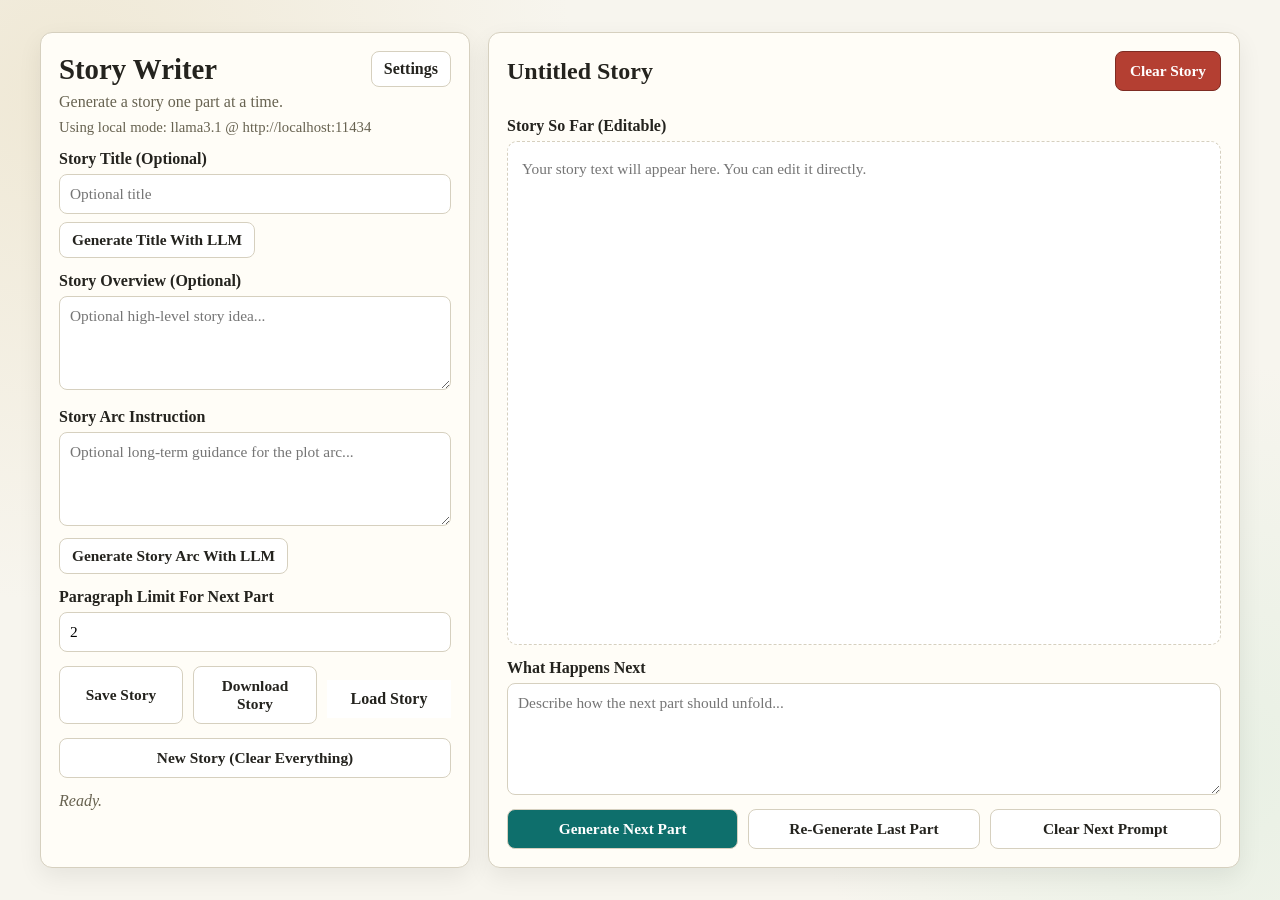
==== templates/index.html @ b806016d "Initial version Story overview, title, story so far - streamed, clear story, new story, regenerate l" ====
<!doctype html>
<html lang="en">
  <head>
    <meta charset="UTF-8" />
    <meta name="viewport" content="width=device-width, initial-scale=1.0" />
    <title>AI Story Writer</title>
    <link rel="stylesheet" href="/static/styles.css" />
  </head>
  <body>
    <main class="layout">
      <section class="panel controls">
        <div class="top-row">
          <h1>Story Writer</h1>
          <a class="link-button" href="/settings">Settings</a>
        </div>
        <p class="subtitle">Generate a story one part at a time.</p>
        <p id="settingsSummary" class="helper"></p>

        <label for="title">Story Title (Optional)</label>
        <input id="title" type="text" placeholder="Optional title" />
        <div class="inline-actions">
          <button id="generateTitleBtn" class="secondary inline-button">Generate Title With LLM</button>
        </div>

        <label for="storyOverview">Story Overview (Optional)</label>
        <textarea id="storyOverview" rows="4" placeholder="Optional high-level story idea..."></textarea>

        <label for="storyArcInstruction">Story Arc Instruction</label>
        <textarea
          id="storyArcInstruction"
          rows="4"
          placeholder="Optional long-term guidance for the plot arc..."
        ></textarea>
        <div class="inline-actions">
          <button id="generateArcBtn" class="secondary inline-button">Generate Story Arc With LLM</button>
        </div>

        <label for="paragraphLimit">Paragraph Limit For Next Part</label>
        <input id="paragraphLimit" type="number" min="1" value="2" />

        <div class="button-row three-col">
          <button id="saveBtn" class="secondary">Save Story</button>
          <button id="downloadBtn" class="secondary">Download Story</button>
          <label for="loadInput" class="file-button secondary">Load Story</label>
          <input id="loadInput" type="file" accept=".json" />
        </div>
        <div class="button-row one-col">
          <button id="newStoryBtn" class="secondary">New Story (Clear Everything)</button>
        </div>

        <p id="status" class="status">Ready.</p>
      </section>

      <section class="panel output">
        <div class="output-header">
          <h2 id="renderTitle">Untitled Story</h2>
          <button id="clearStoryBtn" class="danger">Clear Story</button>
        </div>
        <label for="storySoFar">Story So Far (Editable)</label>
        <textarea
          id="storySoFar"
          class="story-container story-editor"
          placeholder="Your story text will appear here. You can edit it directly."
        ></textarea>

        <label for="whatHappensNext">What Happens Next</label>
        <textarea
          id="whatHappensNext"
          rows="5"
          placeholder="Describe how the next part should unfold..."
        ></textarea>

        <div class="button-row three-col">
          <button id="generateBtn">Generate Next Part</button>
          <button id="regenerateBtn" class="secondary">Re-Generate Last Part</button>
          <button id="clearNextBtn" class="secondary">Clear Next Prompt</button>
        </div>
      </section>
    </main>

    <script src="/static/app.js"></script>
  </body>
</html>
---- static/styles.css ----
:root {
  --bg: #f7f5ee;
  --panel: #fffdf7;
  --line: #d6d0bf;
  --text: #24231e;
  --muted: #676250;
  --accent: #0e6f6c;
  --accent-strong: #0b5553;
  --danger: #b43f32;
}

* {
  box-sizing: border-box;
}

body {
  margin: 0;
  background:
    radial-gradient(circle at 5% 10%, #efe8d5 0, transparent 35%),
    radial-gradient(circle at 95% 85%, #e8f0e4 0, transparent 28%),
    var(--bg);
  color: var(--text);
  font-family: Georgia, "Times New Roman", serif;
}

.layout {
  width: min(1200px, 94vw);
  margin: 32px auto;
  height: calc(100vh - 64px);
  display: grid;
  gap: 18px;
  grid-template-columns: minmax(320px, 430px) 1fr;
}

.panel {
  background: var(--panel);
  border: 1px solid var(--line);
  border-radius: 12px;
  padding: 18px;
  box-shadow: 0 9px 24px rgba(0, 0, 0, 0.07);
  min-height: 0;
}

h1,
h2,
h3,
p {
  margin: 0;
}

h1 {
  font-size: 1.8rem;
}

.subtitle {
  margin-top: 6px;
  color: var(--muted);
}

label {
  display: block;
  margin-top: 14px;
  margin-bottom: 6px;
  font-weight: 600;
}

input,
textarea,
button,
select {
  width: 100%;
  border-radius: 8px;
  border: 1px solid var(--line);
  padding: 10px;
  font-size: 0.96rem;
  font-family: inherit;
}

textarea {
  resize: vertical;
}

input:focus,
textarea:focus,
select:focus {
  outline: 2px solid color-mix(in srgb, var(--accent) 30%, transparent);
  border-color: var(--accent);
}

.top-row {
  display: flex;
  align-items: center;
  justify-content: space-between;
  gap: 12px;
}

.link-button {
  display: inline-flex;
  align-items: center;
  justify-content: center;
  border: 1px solid var(--line);
  border-radius: 8px;
  padding: 8px 12px;
  text-decoration: none;
  color: var(--text);
  background: #fff;
  font-weight: 700;
}

.link-button:hover {
  background: #f4f1e7;
}

.helper {
  margin-top: 8px;
  color: var(--muted);
  font-size: 0.92rem;
}

.inline-actions {
  margin-top: 8px;
}

.inline-button {
  width: auto;
  padding: 8px 12px;
}

.row {
  display: grid;
  gap: 10px;
  grid-template-columns: 1fr 1fr;
}

.button-row {
  display: grid;
  gap: 10px;
  grid-template-columns: 1fr 1fr;
  margin-top: 14px;
}

.button-row.one-col {
  grid-template-columns: 1fr;
}

.button-row.three-col {
  grid-template-columns: repeat(3, 1fr);
}

button,
.file-button {
  display: inline-flex;
  align-items: center;
  justify-content: center;
  text-align: center;
  background: var(--accent);
  color: #fff;
  font-weight: 700;
  cursor: pointer;
  text-decoration: none;
}

button:hover,
.file-button:hover {
  background: var(--accent-strong);
}

.secondary {
  background: #fff;
  color: var(--text);
}

.secondary:hover {
  background: #f4f1e7;
}

.danger {
  width: auto;
  background: var(--danger);
  color: #fff;
  border-color: color-mix(in srgb, var(--danger) 70%, black);
  padding-inline: 14px;
}

.danger:hover {
  background: color-mix(in srgb, var(--danger) 80%, black);
}

.status {
  margin-top: 14px;
  font-style: italic;
  color: var(--muted);
  min-height: 1.1rem;
}

#loadInput {
  display: none;
}

.controls {
  overflow-y: auto;
}

.output {
  min-height: 0;
  display: flex;
  flex-direction: column;
}

.output-header {
  display: flex;
  align-items: center;
  justify-content: space-between;
  gap: 10px;
  margin-bottom: 12px;
}

.story-container {
  border: 1px dashed var(--line);
  border-radius: 10px;
  padding: 14px;
  min-height: 0;
  flex: 1;
  overflow-y: auto;
  background: #fff;
}

.story-editor {
  resize: none;
  line-height: 1.65;
  white-space: pre-wrap;
}

.story-paragraph {
  line-height: 1.65;
  margin-bottom: 12px;
}

.story-paragraph:last-child {
  margin-bottom: 0;
}

.part {
  padding-bottom: 20px;
  margin-bottom: 20px;
  border-bottom: 1px solid #ebe4d2;
  animation: fadeIn 0.35s ease-out;
}

.part:last-child {
  border-bottom: none;
  margin-bottom: 0;
  padding-bottom: 0;
}

.part-title {
  font-weight: 700;
  margin-bottom: 10px;
  color: #514e42;
}

.part p {
  line-height: 1.65;
  margin: 0 0 12px;
}

.part p:last-child {
  margin-bottom: 0;
}

.placeholder {
  color: var(--muted);
}

.settings-layout {
  width: min(760px, 94vw);
  margin: 32px auto;
}

.settings-panel {
  max-width: 760px;
}

.hidden {
  display: none;
}

@keyframes fadeIn {
  from {
    opacity: 0;
    transform: translateY(5px);
  }
  to {
    opacity: 1;
    transform: translateY(0);
  }
}

@media (max-width: 930px) {
  .layout {
    height: auto;
    grid-template-columns: 1fr;
  }

  .controls,
  .output {
    overflow: visible;
  }

  .output {
    min-height: 560px;
  }
}
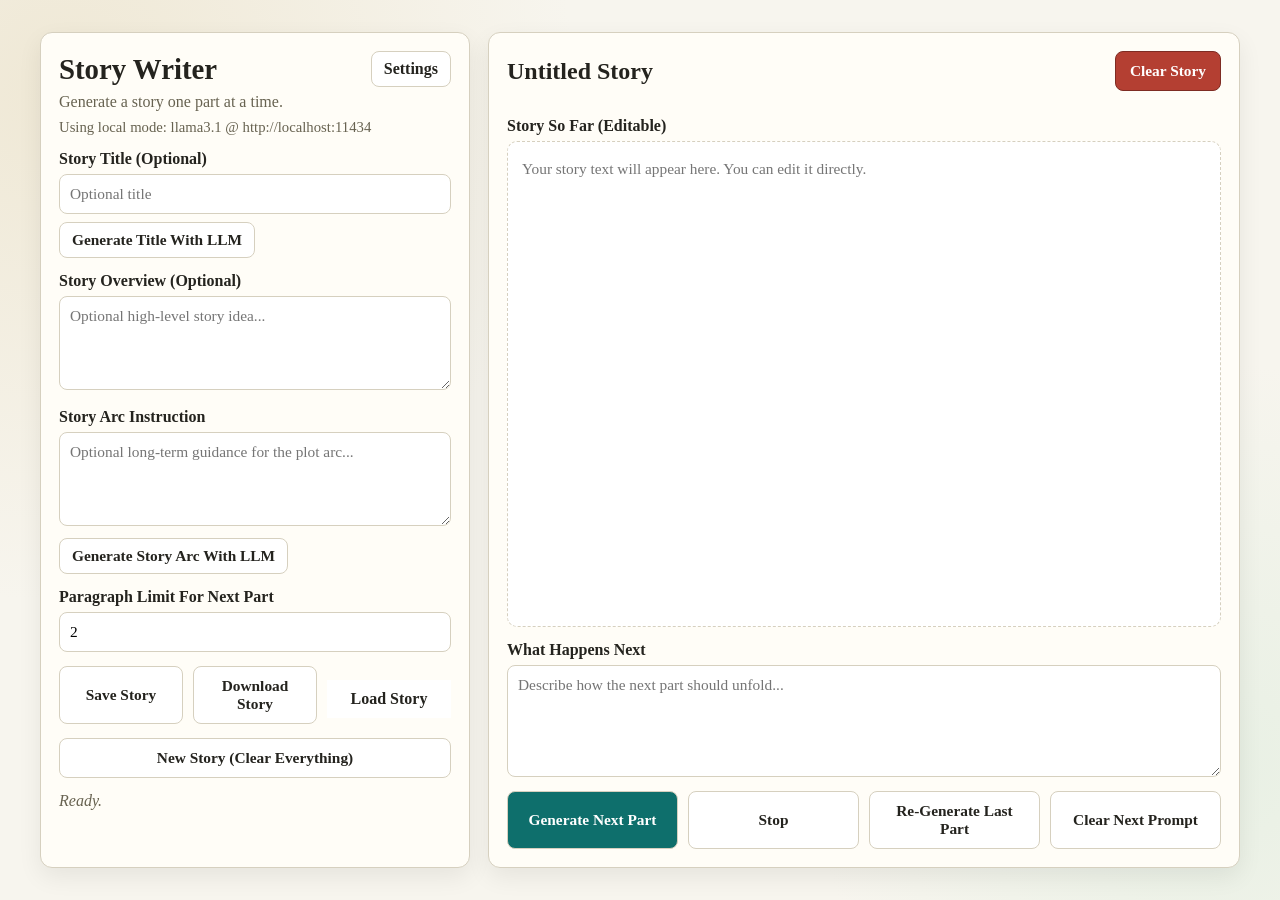
==== commit d8ed2c80: "UI fixes add stop generation button, load JSON irrespective of incorrect format type, permanently sa" ====
--- a/templates/index.html
+++ b/templates/index.html
@@ -70,8 +70,9 @@
           placeholder="Describe how the next part should unfold..."
         ></textarea>
 
-        <div class="button-row three-col">
+        <div class="button-row four-col">
           <button id="generateBtn">Generate Next Part</button>
+          <button id="stopBtn" class="secondary">Stop</button>
           <button id="regenerateBtn" class="secondary">Re-Generate Last Part</button>
           <button id="clearNextBtn" class="secondary">Clear Next Prompt</button>
         </div>
--- a/static/styles.css
+++ b/static/styles.css
@@ -147,6 +147,10 @@
   grid-template-columns: repeat(3, 1fr);
 }
 
+.button-row.four-col {
+  grid-template-columns: repeat(4, 1fr);
+}
+
 button,
 .file-button {
   display: inline-flex;
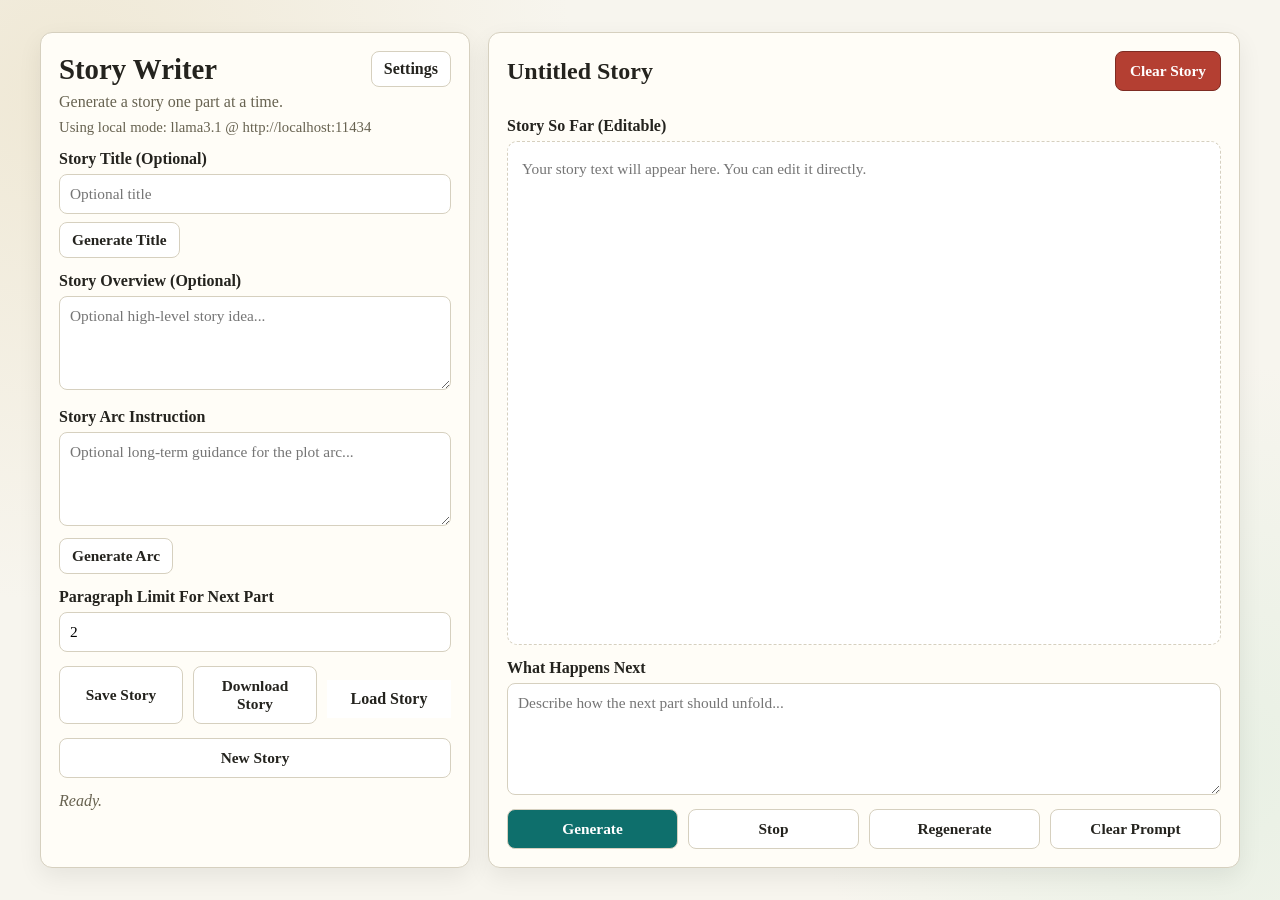
==== commit ca63706e: "fix prompt and shorten button labels" ====
--- a/templates/index.html
+++ b/templates/index.html
@@ -19,7 +19,7 @@
         <label for="title">Story Title (Optional)</label>
         <input id="title" type="text" placeholder="Optional title" />
         <div class="inline-actions">
-          <button id="generateTitleBtn" class="secondary inline-button">Generate Title With LLM</button>
+          <button id="generateTitleBtn" class="secondary inline-button">Generate Title</button>
         </div>
 
         <label for="storyOverview">Story Overview (Optional)</label>
@@ -32,7 +32,7 @@
           placeholder="Optional long-term guidance for the plot arc..."
         ></textarea>
         <div class="inline-actions">
-          <button id="generateArcBtn" class="secondary inline-button">Generate Story Arc With LLM</button>
+          <button id="generateArcBtn" class="secondary inline-button">Generate Arc</button>
         </div>
 
         <label for="paragraphLimit">Paragraph Limit For Next Part</label>
@@ -45,7 +45,7 @@
           <input id="loadInput" type="file" accept=".json" />
         </div>
         <div class="button-row one-col">
-          <button id="newStoryBtn" class="secondary">New Story (Clear Everything)</button>
+          <button id="newStoryBtn" class="secondary">New Story</button>
         </div>
 
         <p id="status" class="status">Ready.</p>
@@ -71,10 +71,10 @@
         ></textarea>
 
         <div class="button-row four-col">
-          <button id="generateBtn">Generate Next Part</button>
+          <button id="generateBtn">Generate</button>
           <button id="stopBtn" class="secondary">Stop</button>
-          <button id="regenerateBtn" class="secondary">Re-Generate Last Part</button>
-          <button id="clearNextBtn" class="secondary">Clear Next Prompt</button>
+          <button id="regenerateBtn" class="secondary">Regenerate</button>
+          <button id="clearNextBtn" class="secondary">Clear Prompt</button>
         </div>
       </section>
     </main>
